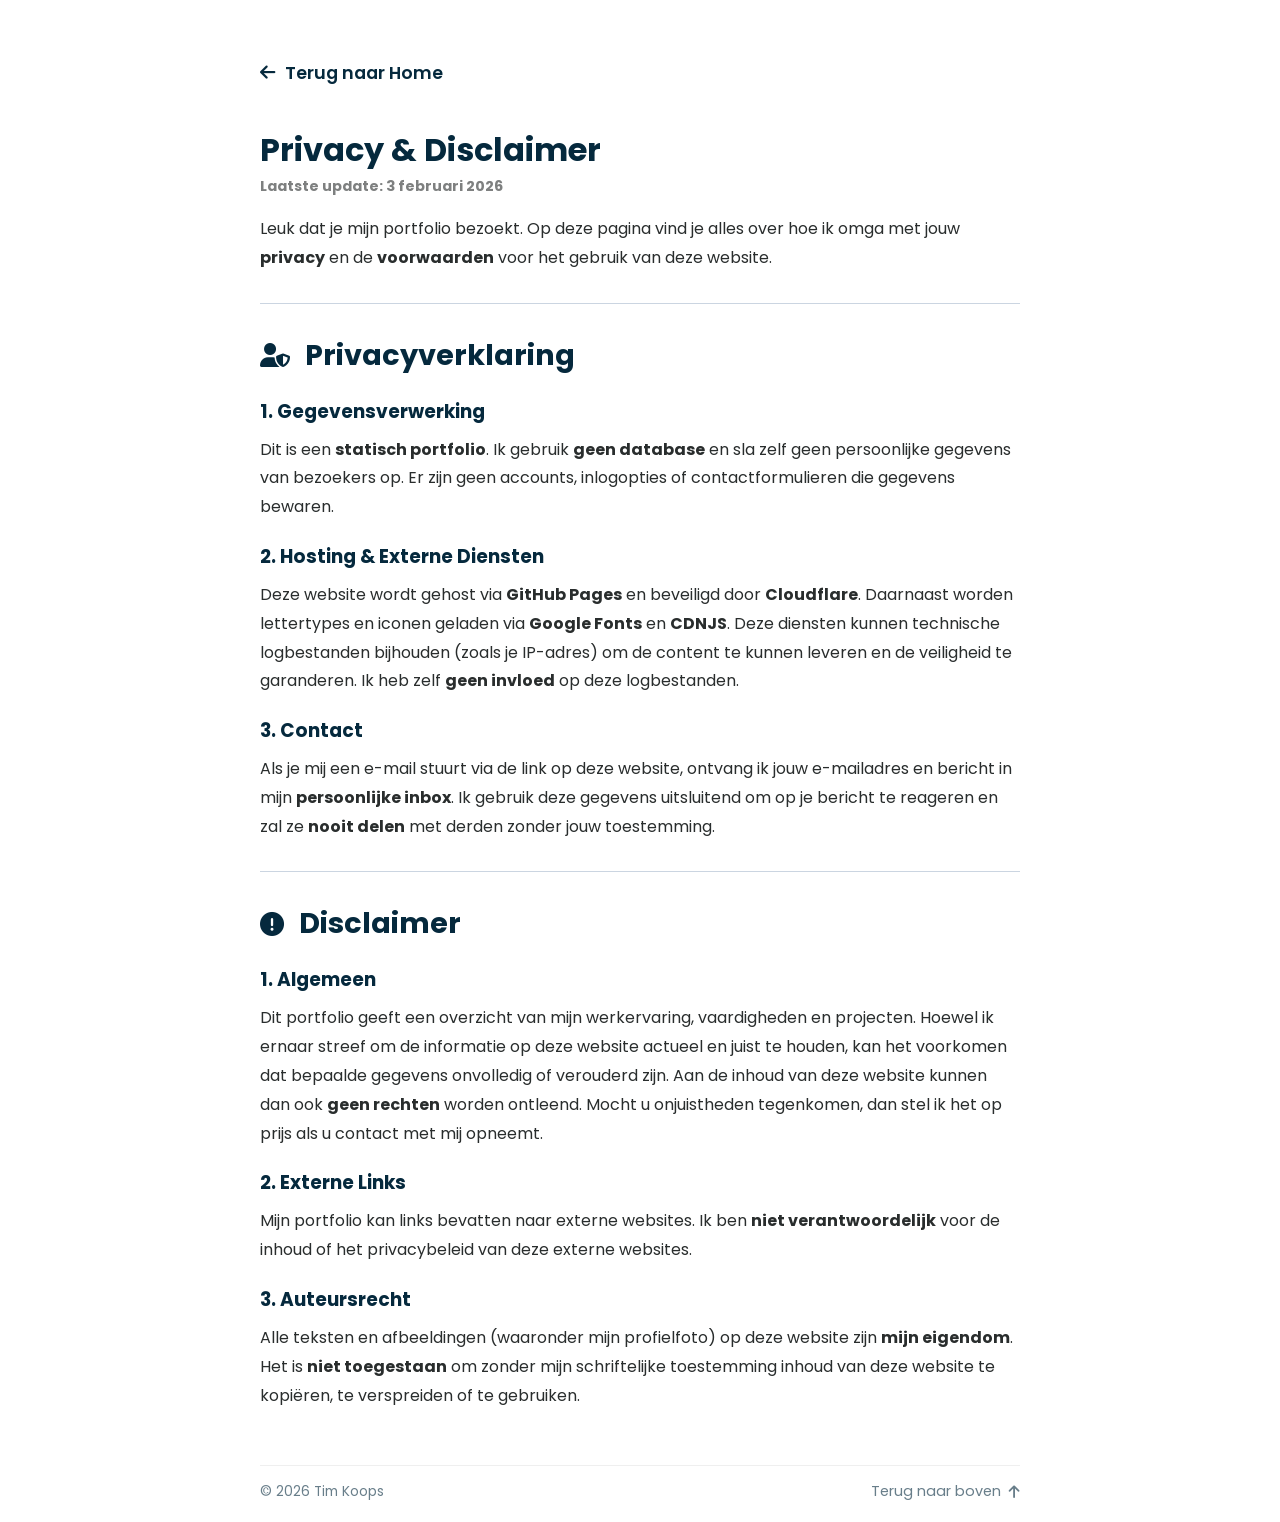
==== privacy-disclaimer/index.html @ 8508d27b "Aanpassing privacy-disclaimer met logo van pagina link pagina" ====
<!DOCTYPE html>
<html lang="nl">
<head>
    <meta charset="UTF-8">
    <meta name="viewport" content="width=device-width, initial-scale=1.0">
    <title>Privacy & Disclaimer - Tim Koops</title>
    <link rel="icon" href="data:image/svg+xml,<svg xmlns=%22http://www.w3.org/2000/svg%22 viewBox=%220 0 100 100%22><circle cx=%2250%22 cy=%2250%22 r=%2248%22 fill=%22white%22 stroke=%22%2305293d%22 stroke-width=%224%22/><text x=%2250%22 y=%2250%22 fill=%22%2305293d%22 font-family=%22sans-serif%22 font-size=%2255%22 text-anchor=%22middle%22 dy=%22.35em%22 font-weight=%22bold%22>TK</text></svg>">
    <link rel="stylesheet" href="../style.css">
    <link rel="stylesheet" href="https://cdnjs.cloudflare.com/ajax/libs/font-awesome/6.0.0/css/all.min.css">
</head>
<body class="legal-page">

    <main class="legal-content">
        <a href="/" class="legal-back-btn">
            <i class="fas fa-arrow-left"></i> Terug naar Home
        </a>

        <div style="margin-bottom: -15px;">
            <h1>Privacy & Disclaimer</h1>
            <p style="opacity: 0.6; font-size: 0.9rem;">
                <strong>Laatste update: 3 februari 2026</strong>
            </p>
            <p>
                Leuk dat je mijn portfolio bezoekt. Op deze pagina vind je alles over hoe ik omga met jouw <strong>privacy</strong> en de <strong>voorwaarden</strong> voor het gebruik van deze website.
            </p>
        </div>

        <hr style="border: 0; border-top: 1px solid var(--line-color); margin: 30px 0;">

        <section style="margin-bottom: -15px;">
            <h2><i class="fas fa-user-shield"></i> Privacyverklaring</h2>
            
            <h3>1. Gegevensverwerking</h3>
            <p>
                Dit is een <strong>statisch portfolio</strong>. Ik gebruik <strong>geen database</strong> en sla zelf geen persoonlijke gegevens van bezoekers op. 
                Er zijn geen accounts, inlogopties of contactformulieren die gegevens bewaren.
            </p>

            <h3>2. Hosting & Externe Diensten</h3>
            <p>
                Deze website wordt gehost via <strong>GitHub Pages</strong> en beveiligd door <strong>Cloudflare</strong>. 
                Daarnaast worden lettertypes en iconen geladen via <strong>Google Fonts</strong> en <strong>CDNJS</strong>.
                Deze diensten kunnen technische logbestanden bijhouden (zoals je IP-adres) om de content te kunnen leveren en de veiligheid te garanderen. 
                Ik heb zelf <strong>geen invloed</strong> op deze logbestanden.
            </p>

            <h3>3. Contact</h3>
            <p>
                Als je mij een e-mail stuurt via de link op deze website, ontvang ik jouw e-mailadres en bericht in mijn <strong>persoonlijke inbox</strong>. 
                Ik gebruik deze gegevens uitsluitend om op je bericht te reageren en zal ze <strong>nooit delen</strong> met derden zonder jouw toestemming.
            </p>
        </section>

        <hr style="border: 0; border-top: 1px solid var(--line-color); margin: 30px 0;">

        <section>
            <h2><i class="fas fa-exclamation-circle"></i> Disclaimer</h2>
            
            <h3>1. Algemeen</h3>
            <p>
                Dit portfolio geeft een overzicht van mijn werkervaring, vaardigheden en projecten. 
                Hoewel ik ernaar streef om de informatie op deze website actueel en juist te houden, kan het voorkomen dat bepaalde gegevens onvolledig of verouderd zijn. 
                Aan de inhoud van deze website kunnen dan ook <strong>geen rechten</strong> worden ontleend. 
                Mocht u onjuistheden tegenkomen, dan stel ik het op prijs als u contact met mij opneemt.
            </p>

            <h3>2. Externe Links</h3>
            <p>
                Mijn portfolio kan links bevatten naar externe websites. 
                Ik ben <strong>niet verantwoordelijk</strong> voor de inhoud of het privacybeleid van deze externe websites.
            </p>

            <h3>3. Auteursrecht</h3>
            <p>
                Alle teksten en afbeeldingen (waaronder mijn profielfoto) op deze website zijn <strong>mijn eigendom</strong>. 
                Het is <strong>niet toegestaan</strong> om zonder mijn schriftelijke toestemming inhoud van deze website te kopiëren, te verspreiden of te gebruiken.
            </p>
        </section>

        <footer>
            <div class="footer-left">
                <span class="copyright">© <span id="year">2026</span> Tim Koops</span>
            </div>
            
            <a href="#" onclick="window.scrollTo({ top: 0, behavior: 'smooth' }); return false;" class="back-to-top">
                Terug naar boven <i class="fas fa-arrow-up"></i>
            </a>
        </footer>
    </main>

    <script>
        document.getElementById("year").textContent = new Date().getFullYear();
    </script>
</body>
</html>
---- style.css ----
@import url('https://fonts.googleapis.com/css2?family=Poppins:wght@300;400;600;700&display=swap');

html {
    scroll-behavior: smooth;
}

/* =========================
   1. VARIABELEN (KLEUREN & LIJNEN)
   ========================= */
:root {
    /* --- Sidebar & Navigatie --- */
    --sidebar-bg: #05293d;   
    --sidebar-text: #FFFFFF; 
    
    /* --- Hoofdkleuren --- */
    --main-bg: #FFFFFF;      
    
    /* --- Kaarten & Elementen --- */
    --card-bg: #ffe29b;      
    --active-card-bg: #ffe29b; 
    
    /* --- Typografie --- */
    --heading-color: #05293d; 
    --text-color: #292d2d;    
    
    /* --- Accenten --- */
    --accent: #ffe29b;       
    
    /* --- Lijnen & Randen --- */
    --line-color: #cbd5e1; 
    --border: 1px solid rgba(0,0,0,0.1); 
}

/* =========================
   2. ALGEMENE STIJLEN
   ========================= */
* { 
    box-sizing: border-box; 
    margin: 0; 
    padding: 0; 
}

body {
    font-family: 'Poppins', sans-serif;
    background-color: var(--main-bg);
    color: var(--heading-color);
    display: flex; 
    min-height: 100vh;
}

section { margin-bottom: 40px; }

.main-content > section:last-of-type {
    margin-bottom: 35px;
}

h2 { 
    color: var(--heading-color); 
    font-size: 1.8rem; 
    margin-bottom: 15px; 
    display: flex; 
    align-items: center; 
    gap: 15px; 
}

h2 i { 
    color: var(--heading-color); 
    font-size: 1.5rem; 
}

/* =========================
   3. SIDEBAR (LINKS)
   ========================= */
.sidebar {
    width: 320px;
    background-color: var(--sidebar-bg);
    color: var(--sidebar-text);
    height: 100vh;
    position: fixed;
    left: 0;
    top: 0;
    
    display: flex;
    flex-direction: column;
    justify-content: flex-start;
    padding: 10px 30px 40px 30px; 
    
    box-shadow: 4px 0 15px rgba(0,0,0,0.1);
    z-index: 10;
    
    /* NIEUW: Zorg dat we kunnen scrollen als het te klein is */
    overflow-y: auto;
    
    /* Optioneel: Maak de scrollbar mooier/dunner in Firefox/Chrome */
    scrollbar-width: thin; 
    scrollbar-color: var(--accent) var(--sidebar-bg);
}

/* Optioneel: Webkit scrollbar styling (Chrome/Edge/Safari) */
.sidebar::-webkit-scrollbar {
    width: 6px;
}
.sidebar::-webkit-scrollbar-thumb {
    background-color: var(--accent);
    border-radius: 3px;
}

.profile-img {
    width: 160px; 
    height: 160px;
    border-radius: 50%;
    object-fit: cover;
    border: 4px solid var(--accent); 
    display: block;
    margin: 0 auto 15px auto; 
    box-shadow: 0 4px 10px rgba(0,0,0,0.3);
}

.profile-header { text-align: center; }
.profile-header h1 { font-size: 1.8rem; line-height: 1.1; margin-bottom: 5px; color: #fff; }

.role { color: var(--accent); font-weight: 600; text-transform: uppercase; font-size: 0.85rem; margin-bottom: 15px; }

.tagline { 
    font-size: 0.85rem; 
    opacity: 0.8; 
    margin-bottom: 20px; 
}

/* --- CONTACT INFO --- */
.contact-info {
    display: flex;
    flex-direction: column;
    gap: 8px; 
    margin-bottom: 25px;
}

.contact-info .info-item {
    display: flex; 
    align-items: center; 
    gap: 12px; 
    font-size: 0.85rem; 
    
    background: rgba(255, 255, 255, 0.05); 
    padding: 8px 12px; 
    border-radius: 6px; 
    border: 1px solid transparent; 
    transition: background 0.3s ease; 
    color: rgba(255, 255, 255, 0.9);
    text-decoration: none; 
}

.contact-info .info-item span {
    word-break: break-all;
}

.contact-info i { 
    color: var(--accent); 
    width: 20px;
    text-align: center;
    font-size: 1rem;
    flex-shrink: 0; 
}

a.info-item:hover {
    background: rgba(255, 255, 255, 0.15); 
    cursor: pointer;
}

div.info-item {
    cursor: default;
}


/* --- Skills Section --- */
.skills-section { 
    margin-top: 10px; 
}

.skill-category {
    font-size: 0.95rem;
    text-transform: uppercase;
    letter-spacing: 1px;
    color: var(--accent);
    margin-bottom: 8px;
    margin-top: 15px;
    font-weight: 600;
}

.skills-section .skill-category:first-of-type { margin-top: 0; }

.skill-tags { display: flex; flex-wrap: wrap; gap: 6px; }

/* AANPASSING: Iets groter gemaakt */
.skill-tags > span { 
    background: transparent; 
    border: 1px solid rgba(255,255,255,0.3); 
    color: #fff;
    
    /* Iets meer padding en groter lettertype */
    padding: 6px 12px; 
    font-size: 0.85rem; 
    
    border-radius: 15px; 
    transition: all 0.3s ease;
    cursor: default;
}

.skill-tags > span:hover {
    border-color: var(--accent);
    color: var(--accent);
}

/* =========================
   4. MAIN CONTENT (RECHTS)
   ========================= */
.main-content {
    margin-left: 320px; 
    width: calc(100% - 320px);
    padding: 60px 80px 20px 55px;
}

.main-content > section > p { color: var(--heading-color); }

footer { 
    border-top: var(--border); 
    padding-top: 15px; 
    padding-bottom: 0px; 
    
    color: var(--heading-color); 
    opacity: 0.6; 
    font-size: 0.9rem; 
    
    /* NIEUW: Zorgt dat tekst links en knop rechts staat */
    display: flex;
    justify-content: space-between;
    align-items: center;
}

.footer-left {
    display: flex;
    align-items: center;
    gap: 10px; /* Ruimte tussen © en de link */
    font-size: 0.85rem;
}

.separator {
    opacity: 0.4;
}

.legal-link {
    color: var(--heading-color);
    text-decoration: none;
    opacity: 0.8;
    transition: opacity 0.3s;
}

.legal-link:hover {
    opacity: 1;
    text-decoration: underline;
}

/* De knop zelf */
.back-to-top {
    text-decoration: none;      /* Geen streep eronder */
    color: var(--heading-color); /* Zelfde kleur als de tekst */
    font-weight: 0;
    transition: color 0.3s ease;
    display: flex;
    align-items: center;
    gap: 8px; /* Ruimte tussen tekst en pijltje */
}

/* Hover effect: Kleur van je accent (geel/goud) */
.back-to-top:hover {
    color: var(--accent); /* Of gebruik een specifieke kleurcode als #e5cb8b */
}

/* --- Introductie --- */
#intro h2 { margin-bottom: 8px; margin-top: 0; }
#intro p { max-width: 880px; line-height: 1.8; color: var(--heading-color); }
#intro { padding-bottom: 0px; margin-bottom: 40px; }

/* =========================
   5. TIJDLIJN STRUCTUUR
   ========================= */
.split-timeline { position: relative; }

/* De Verticale Grijze Lijn */
.split-timeline::before {
    content: '';
    position: absolute;
    left: 165px; 
    transform: translateX(-50%);
    top: 28px;
    bottom: 0;
    width: 2px;
    background: linear-gradient(to bottom, var(--line-color) 80%, transparent 100%);
    z-index: 0;
}

.timeline-row { display: flex; gap: 0; position: relative; }

.timeline-time {
    flex: 0 0 165px; 
    text-align: left; 
    white-space: nowrap; 
    padding-right: 20px; 
    padding-top: 15px;
    position: relative;
}

/* De Bolletjes op de lijn */
.timeline-time::after {
    content: '';
    position: absolute;
    right: 0;
    transform: translateX(50%);
    top: 16px;
    width: 12px;
    height: 12px;
    background-color: var(--accent);
    border: 3px solid var(--main-bg); 
    border-radius: 50%;
    z-index: 2; 
}

.timeline-row:first-child .timeline-time::after {
    box-shadow: 0 0 0 2.2px var(--main-bg), 0 0 0 5px var(--accent);
}

.date-badge { 
    font-weight: 600; 
    color: var(--heading-color); 
    font-size: 0.9rem; 
    display: block; 
}

.timeline-content { 
    flex: 1; 
    padding-left: 33px; 
    padding-bottom: 20px; 
    padding-top: 2.5px;
}

/* =========================
   6. INTERACTIEVE KAARTEN
   ========================= */
.job-card {
    background: var(--card-bg);
    border: var(--border);
    padding: 15px 25px 20px 25px; 
    border-radius: 10px;
    transition: all 0.3s ease;
    position: relative;
    cursor: pointer;
    z-index: 1; 
}

.job-card::before {
    content: ''; 
    position: absolute; 
    top: 12px;
    left: -10px; 
    border-top: 10px solid transparent; 
    border-bottom: 10px solid transparent; 
    border-right: 10px solid #e5cb8b; 
    transition: border-right-color 0.3s ease;
    z-index: 2; 
}

.job-card::after {
    content: ''; 
    position: absolute;
    top: 12px;
    left: -9px; 
    border-top: 10px solid transparent; 
    border-bottom: 10px solid transparent; 
    border-right: 10px solid var(--card-bg); 
    transition: border-right-color 0.3s ease;
    z-index: 3; 
}

.job-card:hover { transform: translateX(5px); border-color: var(--heading-color); }
.job-card:hover::before { border-right-color: var(--heading-color) !important; }

.job-card.active { border-color: var(--heading-color); background-color: var(--active-card-bg); }
.job-card.active::before { border-right-color: var(--heading-color) !important; }
.job-card.active::after { border-right-color: var(--active-card-bg); }

.job-header { display: flex; justify-content: space-between; align-items: center; }
.job-header h3 { margin: 0; font-size: 1.1rem; color: var(--heading-color); }
.company { color: var(--heading-color); font-weight: 600; font-size: 0.9rem; margin-bottom: 10px; }

.toggle-icon { color: var(--heading-color); transition: transform 0.3s ease; }
.job-card.active .toggle-icon { transform: rotate(180deg); }

.job-details {
    display: block;
    overflow: hidden;
    max-height: 0;
    opacity: 0;
    margin-top: 0;
    padding-top: 0;
    border-top: 1px solid transparent;
    
    transition: 
        max-height 0.3s cubic-bezier(0, 1, 0, 1),
        opacity 0.3s ease,
        margin-top 0.3s ease,
        padding-top 0.3s ease,
        border-color 0.3s ease;
        
    font-size: 0.9rem;
    color: var(--text-color);
}

.job-card.active .job-details {
    max-height: 500px; 
    opacity: 1;
    margin-top: 15px;
    padding-top: 15px;
    border-top-color: rgba(0,0,0,0.1);

    transition: 
        max-height 0.3s ease-in-out,
        opacity 0.3s ease-in-out,
        margin-top 0.3s ease,
        padding-top 0.3s ease,
        border-color 0.3s ease;
}

.job-details ul { padding-left: 20px; margin: 0; }
.job-details li { margin-bottom: 5px; }

/* =========================
   7. CERTIFICATEN
   ========================= */
.cert-list { display: grid; grid-template-columns: repeat(3, 1fr); gap: 15px; }

.cert-item { 
    background: var(--card-bg); 
    border: var(--border); 
    color: var(--heading-color); 
    padding: 15px; 
    border-radius: 8px; 
    text-align: center; 
    font-weight: 500;
    transition: all 0.3s ease; 
    cursor: default; 
    position: relative;
    display: flex;
    justify-content: center;
    align-items: center;
    min-height: 80px; 
}

.cert-item::after {
    /* Standaard: Nederlands */
    content: attr(data-year-nl);
    
    position: absolute;
    bottom: 8px; 
    left: 0;
    width: 100%;
    font-size: 0.8rem;
    font-weight: 400;
    opacity: 0; 
    transform: translateY(10px); 
    transition: all 0.3s ease;
    color: var(--heading-color);
}

/* Als Engels aan staat, pak dan de Engelse tekst */
body.english-mode .cert-item::after {
    content: attr(data-year-en);
}

.cert-item:hover {
    transform: scale(1.03); 
    border-color: var(--heading-color);
    box-shadow: 0 10px 15px rgba(0,0,0,0.1);
    z-index: 2; 
    padding-bottom: 30px; 
}

/* Zorg ook dat de hover werkt */
.cert-item:hover::after { opacity: 0.7; transform: translateY(0); }

/* =========================
   8. RESPONSIVE DESIGN
   ========================= */
@media (max-width: 850px) {
    .split-timeline::before { display: none; }
    .timeline-row { flex-direction: column; }
    .timeline-time { 
        text-align: left; 
        padding-left: 20px; 
        padding-right: 0;
        margin-left: 10px;
        flex: auto; 
        white-space: normal; 
        border-left: 2px solid var(--line-color); 
    }
    .timeline-time::after { right: auto; left: 0; transform: translateX(-50%); }
    .cert-list { grid-template-columns: repeat(auto-fit, minmax(150px, 1fr)); }
}

/* =========================
   9. SCROLL ANIMATIES (GLOBAL FIX)
   ========================= */

@keyframes fadeInUp {
    from { opacity: 0; filter: blur(2px); transform: translateY(50px); }
    to   { opacity: 1; filter: blur(0); transform: translateY(0); }
}

/* De Basis: Onzichtbaar */
.hidden {
    opacity: 0;
    filter: blur(2px);
    transform: translateY(50px);
    /* BELANGRIJK: We halen de transition weg. 
       Dit zorgt ervoor dat als we de animatie resetten, hij direct terugspringt naar 'onsichtbaar'. */
}

/* De Actie: Invliegen */
.show {
    animation: fadeInUp 1s ease forwards;
}

/* --- Certificaten Specifiek --- */
.cert-item.show {
    transition: all 0.3s ease; 
}

/* Behoud vertragingen */
.cert-item:nth-child(2) { animation-delay: 0.1s; }
.cert-item:nth-child(3) { animation-delay: 0.2s; }
.cert-item:nth-child(4) { animation-delay: 0.3s; }
.cert-item:nth-child(5) { animation-delay: 0.4s; }
.cert-item:nth-child(6) { animation-delay: 0.5s; }
.cert-item:nth-child(7) { animation-delay: 0.6s; }

/* =========================
   10. TAAL SLIDER (AANGEPAST VOOR SKILLS SECTIE)
   ========================= */

.language-section {
    margin-top: 5px;       
    padding-top: 0;        
    border-top: none;      
    
    display: flex;
    align-items: center;
    justify-content: flex-start;
    gap: 12px;
    
    padding-left: 2px; 
}

/* De tekst labels (NL / EN) */
.lang-label {
    font-size: 0.85rem;
    font-weight: 600;
    color: var(--sidebar-text);
    opacity: 0.7; 
    transition: opacity 0.3s;
}

/* Het label van de actieve taal maken we feller, de andere vager */
.language-section:not(:has(input:checked)) .lang-label:first-child { opacity: 1; color: #fff; } /* NL is aan */
.language-section:has(input:checked) .lang-label:last-child { opacity: 1; color: #fff; }       /* EN is aan */


/* --- De Switch Knop --- */
.switch {
    position: relative;
    display: inline-block;
    width: 44px;
    height: 24px;
}

.switch input { opacity: 0; width: 0; height: 0; }

.slider {
    position: absolute;
    cursor: pointer;
    top: 0; left: 0; right: 0; bottom: 0;
    background-color: rgba(255, 255, 255, 0.2); 
    transition: .4s;
    border-radius: 34px;
}

.slider:before {
    position: absolute;
    content: "";
    height: 18px; width: 18px;
    left: 3px; bottom: 3px;
    background-color: white;
    transition: .4s;
    border-radius: 50%;
}

input:checked + .slider { background-color: var(--accent); }
input:checked + .slider:before { transform: translateX(20px); }

/* --- Wissel Mechanisme --- */
.lang-en { display: none; }
body.english-mode .lang-nl { display: none !important; }
body.english-mode div.lang-en { display: block !important; }
body.english-mode span.lang-en { display: inline !important; }

/* =========================
   11. VERTICALE RESPONSIVITEIT
   ========================= */

/* --- STAP 1: Voor 1080p schermen (Tussenmaatje) --- */
@media (max-height: 980px) {
    .sidebar {
        padding-top: 10px;
        padding-bottom: 20px;
    }

    .profile-img {
        width: 155px;
        height: 155px;
        margin-bottom: 15px;
    }

    .profile-header h1 { margin-bottom: 5px; }
    .role { margin-bottom: 10px; }
    .tagline { margin-bottom: 15px; }
    
    .contact-info { 
        margin-bottom: 20px; 
        gap: 6px;
    }
    
    .skill-category { 
        margin-top: 15px; 
        margin-bottom: 6px; 
    }
}

/* --- STAP 2: Voor Laptops & Kleine schermen --- */
@media (max-height: 850px) {
    
    .sidebar {
        padding: 15px 20px; 
    }

    .profile-img {
        width: 150px;
        height: 150px;
        border-width: 4px;
        margin-bottom: 8px;
    }

    .profile-header h1 { 
        font-size: 1.6rem; 
        margin-bottom: 2px; 
    }
    
    .role { 
        font-size: 0.85rem; 
        margin-bottom: 5px; 
    }
    
    .contact-info {
        gap: 4px;
        margin-bottom: 12px;
    }
    .contact-info .info-item {
        padding: 6px 10px;
        font-size: 0.85rem; 
    }

    .skill-category {
        font-size: 0.85rem;
        margin-top: 12px;
    }
    
    .skill-tags > span {
        padding: 4px 8px;
        font-size: 0.8rem; 
    }
    
    .language-section { margin-top: 1px; }
}

/* =========================================
   12. MOBIEL KNOPJE (STANDAARD VERBORGEN OP DESKTOP)
   ========================================= */
.mobile-toggle-btn {
    display: none; /* DIT ZORGT DAT HIJ WEG IS OP PC */
}

/* =========================================
   2. MOBIEL DESIGN (Alles onder de 850px)
   ========================================= */
@media (max-width: 850px) {

    /* --- 1. ALGEMENE STRUCTUUR & LAYOUT --- */
    body {
        flex-direction: column;
    }

    .main-content {
        margin-left: 0;
        width: 100%;
        padding: 20px 20px 20px 20px;
    }

    footer { 
        border-top: var(--border); 
        padding-top: 10px; 
        padding-bottom: 0px; /* Iets meer ruimte onderaan zodat tekst niet tegen de rand plakt */
        
        color: var(--heading-color); 
        opacity: 0.6; 
        font-size: 0.9rem; 
        
        display: flex;
        flex-direction: column-reverse; /* DE TRUC: Knop komt boven, Tekst gaat naar beneden */
        align-items: center;            /* Alles netjes in het midden centreren */
        gap: 10px;                      /* Ruimte tussen de knop en de tekst */
    }

    /* --- 2. SIDEBAR CONTAINER (HET BLAUWE VLAK) --- */
    .sidebar {
        position: relative;
        width: 100%;
        height: auto;
        
        /* Bottom padding is 0 zodat de knop de rand kan raken */
        padding: 15px 20px 0 20px; 
        
        box-shadow: 0 4px 20px rgba(0,0,0,0.15);
        
        /* Flexbox aanzetten zodat we elementen naar beneden kunnen duwen */
        display: flex;
        flex-direction: column;
    }

    /* --- 3. SIDEBAR INHOUD (FOTO & TEKST) --- */
    .profile-img {
        width: 200px; 
        height: 200px;
        margin-bottom: 5px;
    }

    /* 1. DE NAAM (Tim Koops) */
    .profile-header h1 { 
        margin-bottom: 2px; 
        font-size: 2rem;  /* <--- AANPASSEN: Was 1.5rem. Probeer 2rem of 2.2rem */
    }
    
    /* 2. DE ROL (STUDENT IT EXPERT) */
    .role { 
        margin-bottom: 5px; 
        font-size: 1rem;  /* <--- AANPASSEN: Was 0.8rem. Probeer 1rem */
    }
    
    /* 3. DE SLOGAN (Pragmatisch & Klantgericht) */
    .tagline { 
        display: block; 
        margin-bottom: 20px;
        font-size: 0.95rem; /* <--- AANPASSEN: Was 0.8rem. Probeer 0.95rem */
        opacity: 0.9;
    }

    /* --- 4. DE CONTACT KNOP (ONDERIN) --- */
    .mobile-toggle-btn {
        display: flex;
        flex-direction: column;
        align-items: center;
        
        /* Deze 'auto' duwt de knop automatisch helemaal naar de bodem */
        margin-top: auto; 
        margin-bottom: 0;
        width: 100%;
        
        /* Kleine ruimte zodat het pijltje niet de rand raakt */
        padding-bottom: 10px; 
        
        background: transparent;
        border: none;
        color: var(--sidebar-text);
        font-family: 'Poppins', sans-serif;
        font-size: 1.1rem; 
        font-weight: 400;
        line-height: 1;
        cursor: pointer;
    }

    .mobile-toggle-btn i {
        margin-top: 2px;
        font-size: 0.85rem;
        opacity: 0.6;
        transition: transform 0.3s ease;
    }

    .mobile-toggle-btn.active i {
        transform: rotate(180deg);
    }
    
    /* --- 5. HET VERBORGEN MENU (EXTRA INFO) --- */
    .sidebar-extra {
        display: none; 
        margin-top: 10px;
        padding-top: 10px;
        padding-bottom: 20px; /* Ruimte onderaan als hij open is */
        border-top: 1px solid rgba(255,255,255,0.1); 
    }
    
    .sidebar-extra.show {
        display: block; 
        animation: fadeInUp 0.4s ease-out forwards;
    }

    /* --- 6. DE TIJDLIJN (WERKERVARING) --- */
    
    /* Animatie status */
    .split-timeline.hidden { opacity: 0; filter: none; }
    .split-timeline.show { animation: fadeInUp 1s ease forwards; }
    .timeline-row { flex-direction: column-reverse; margin-bottom: 0; opacity: 0; }
    .timeline-row.show { animation: fadeInUp 1s ease forwards; }

    /* De verticale lijn */
    .split-timeline::before {
        display: block;
        left: 50%;
        top: 60px; 
        bottom: 0;
        transform: translateX(-50%);
        z-index: 0;
    }

    /* Centreren van de datum */
    .timeline-time {
        display: flex; 
        justify-content: center; 
        align-items: center;
        width: 100%; 
        padding: 20px 0; 
        margin: 0; 
        border: none; 
        flex: auto;
    }

    .date-badge {
        display: flex; 
        justify-content: center; 
        align-items: center;
        width: fit-content; 
        min-width: 120px; 
        margin: 0 auto;
        
        text-align: center; 
        background-color: var(--main-bg);
        padding: 6px 20px; 
        border-radius: 50px;
        border: 1px solid var(--line-color);
        
        position: relative; 
        z-index: 1; 
        font-size: 0.85rem;
    }

    /* Desktop-elementen verbergen */
    .timeline-time::after, 
    .timeline-row:first-child .timeline-time::after,
    .job-card::before, 
    .job-card::after { 
        display: none; 
    }

    /* Content styling */
    .timeline-content { padding: 0; width: 100%; z-index: 1; }
    .job-card { margin: 0 auto; width: 100%; }
}

/* =========================
   13. LEGAL PAGINA (NIEUW)
   ========================= */

/* Zorgt dat de achtergrondkleur goed blijft */
body.legal-page {
    display: block; /* Reset de flexbox van de main body */
    background-color: var(--main-bg);
}

/* De container voor de tekst: gecentreerd en leesbaar */
.legal-content {
    max-width: 800px;
    margin: 0 auto;       /* Zet hem in het midden */
    padding: 60px 20px;   /* Ruimte rondom */
    padding-top: 60px;
    padding-bottom: 20px;
    min-height: 100vh;    /* Zorg dat hij beeldvullend is */
    display: flex;
    flex-direction: column;
}

/* De 'Terug' knop styling */
.legal-back-btn {
    display: inline-flex;
    align-items: center;
    gap: 10px;
    text-decoration: none;
    color: var(--heading-color);
    font-weight: 600;
    margin-bottom: 40px;
    transition: color 0.3s ease;
    font-size: 1.1rem;
}

.legal-back-btn:hover {
    color: var(--accent);
}

/* Kopjes op deze pagina iets kleiner maken voor rust */
.legal-content h3 {
    margin-top: 20px;
    margin-bottom: 10px;
    color: var(--heading-color);
}

/* Tekst leesbaarder maken */
.legal-content p {
    line-height: 1.8;
    margin-bottom: 15px;
    color: var(--text-color);
}

/* Simpele footer op deze pagina */
.legal-content footer {
    margin-top: auto;     /* Duwt footer naar beneden */
}
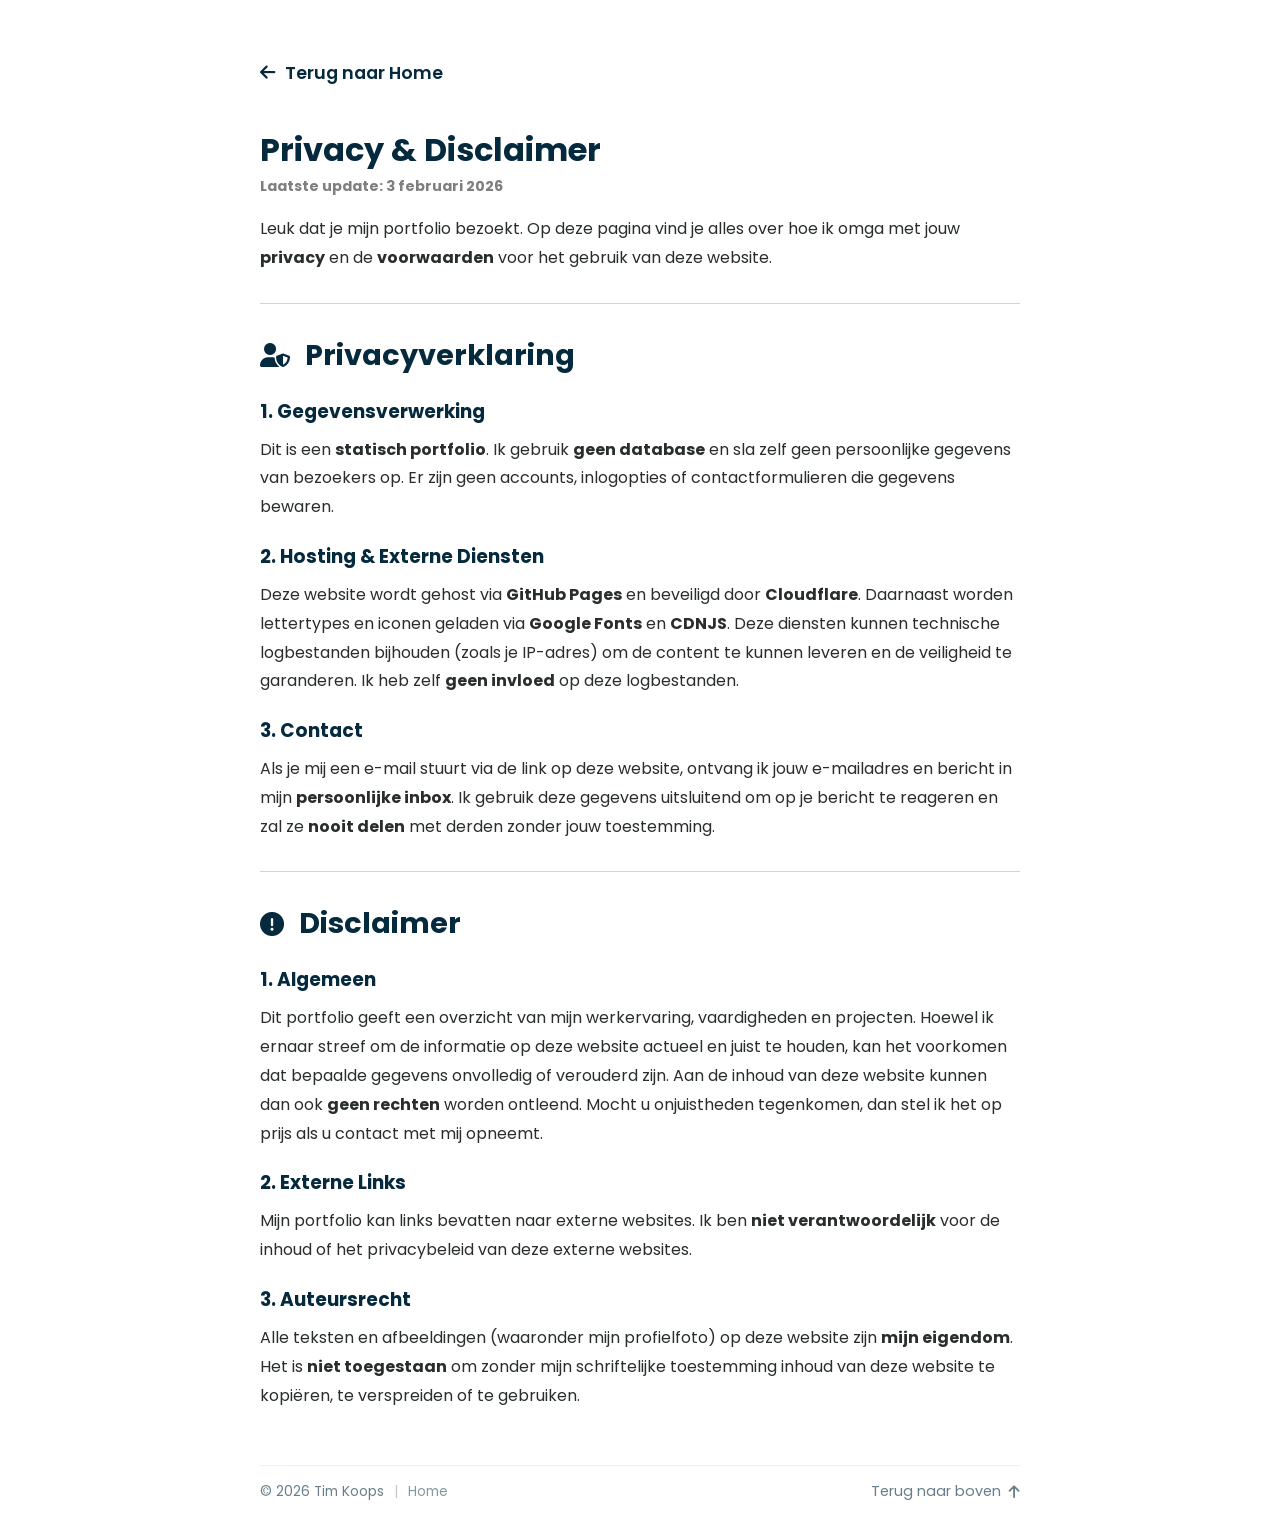
==== commit 24cd96b1: "Footer aangepast met home knop" ====
--- a/privacy-disclaimer/index.html
+++ b/privacy-disclaimer/index.html
@@ -80,6 +80,8 @@
         <footer>
             <div class="footer-left">
                 <span class="copyright">© <span id="year">2026</span> Tim Koops</span>
+                <span class="separator">|</span>
+                <a href="/" class="legal-link">Home</a>
             </div>
             
             <a href="#" onclick="window.scrollTo({ top: 0, behavior: 'smooth' }); return false;" class="back-to-top">
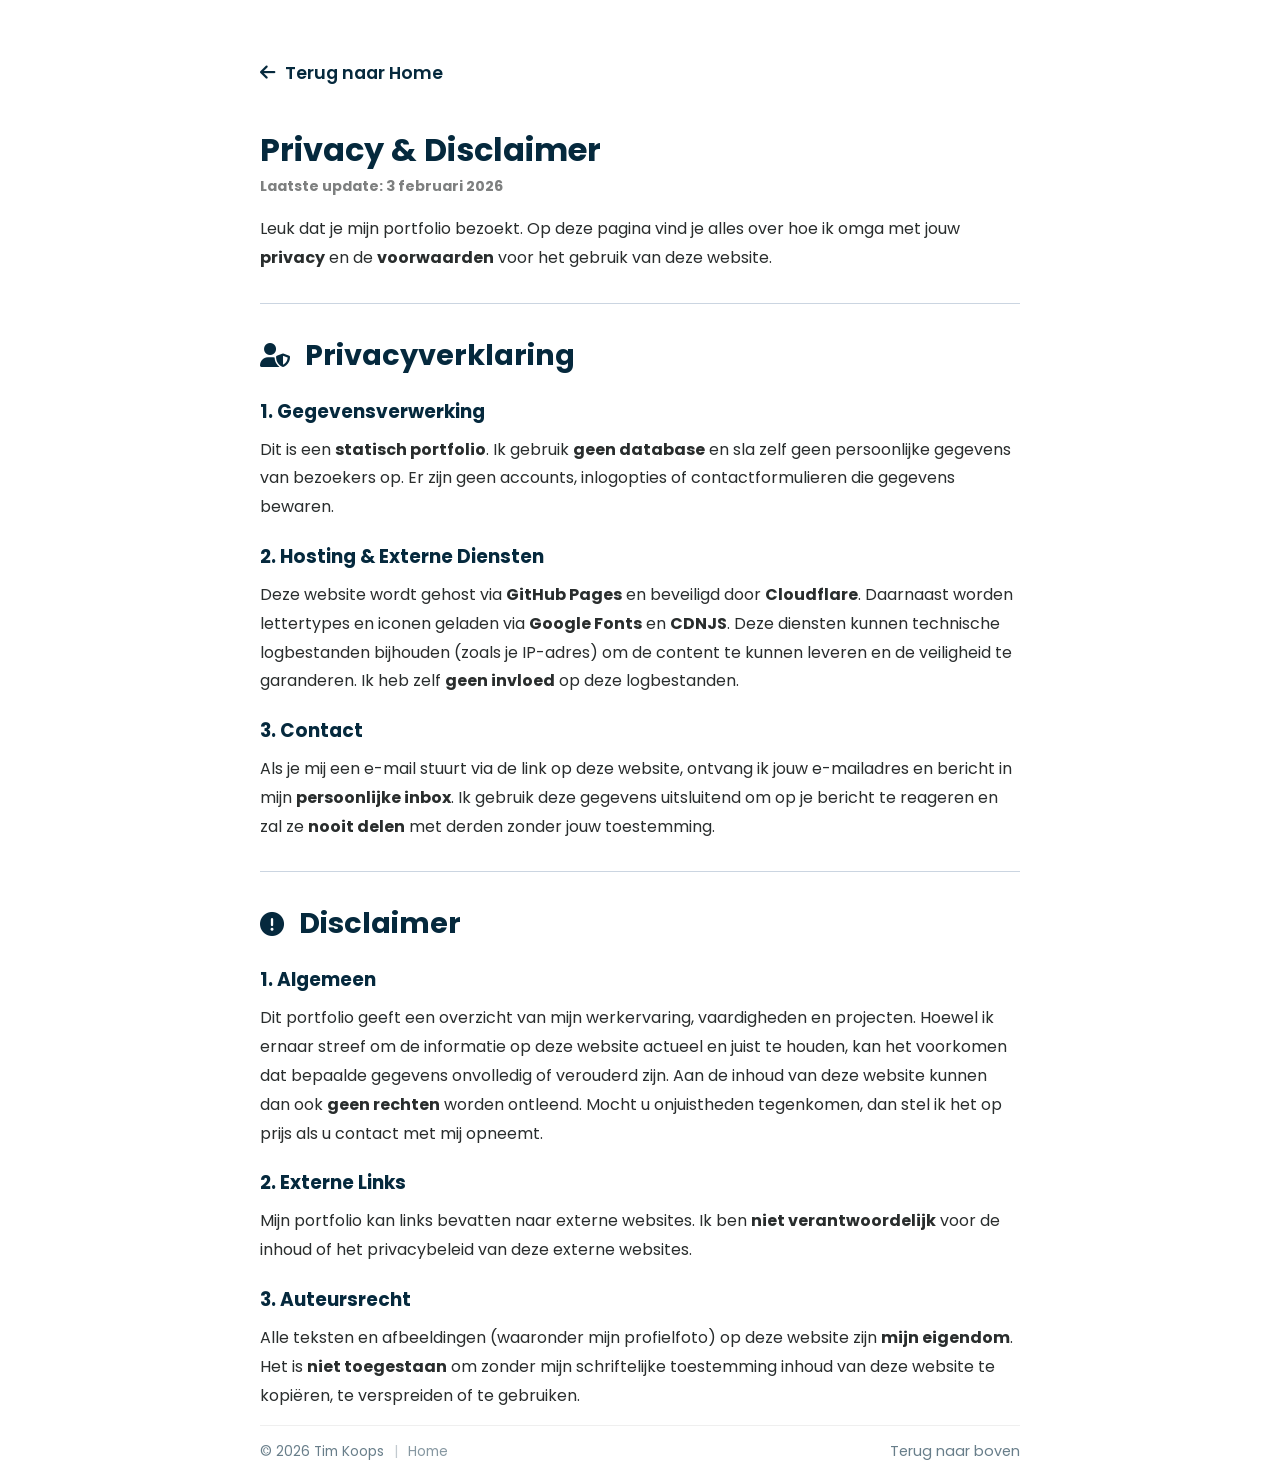
==== commit f54c10b8: "Terug naar boven pijl weg en tekst meer dichter bij footer gezet." ====
--- a/privacy-disclaimer/index.html
+++ b/privacy-disclaimer/index.html
@@ -53,7 +53,7 @@
 
         <hr style="border: 0; border-top: 1px solid var(--line-color); margin: 30px 0;">
 
-        <section>
+        <section style="margin-bottom: 0px;">
             <h2><i class="fas fa-exclamation-circle"></i> Disclaimer</h2>
             
             <h3>1. Algemeen</h3>
@@ -85,7 +85,7 @@
             </div>
             
             <a href="#" onclick="window.scrollTo({ top: 0, behavior: 'smooth' }); return false;" class="back-to-top">
-                Terug naar boven <i class="fas fa-arrow-up"></i>
+                Terug naar boven
             </a>
         </footer>
     </main>
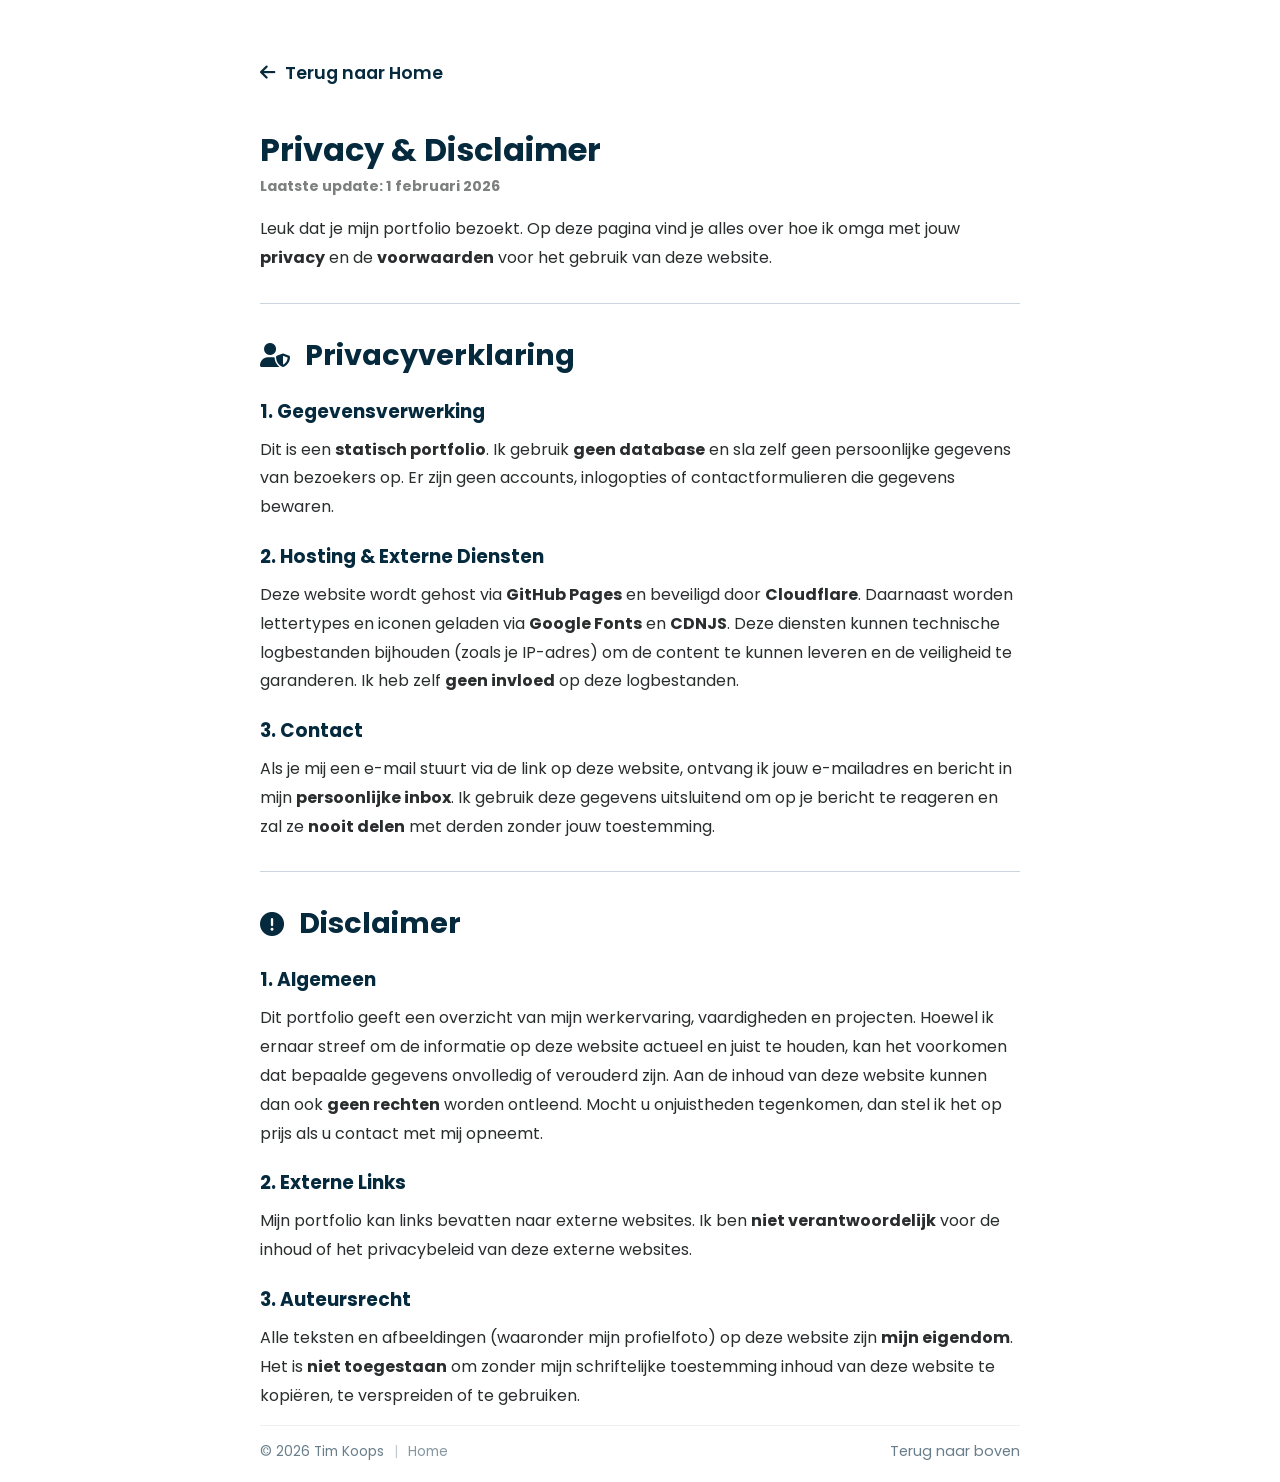
==== commit 3795382d: "Spellings controlle en woorden dikgedrukt gemaakt." ====
--- a/privacy-disclaimer/index.html
+++ b/privacy-disclaimer/index.html
@@ -18,7 +18,7 @@
         <div style="margin-bottom: -15px;">
             <h1>Privacy & Disclaimer</h1>
             <p style="opacity: 0.6; font-size: 0.9rem;">
-                <strong>Laatste update: 3 februari 2026</strong>
+                <strong>Laatste update: 1 februari 2026</strong>
             </p>
             <p>
                 Leuk dat je mijn portfolio bezoekt. Op deze pagina vind je alles over hoe ik omga met jouw <strong>privacy</strong> en de <strong>voorwaarden</strong> voor het gebruik van deze website.
